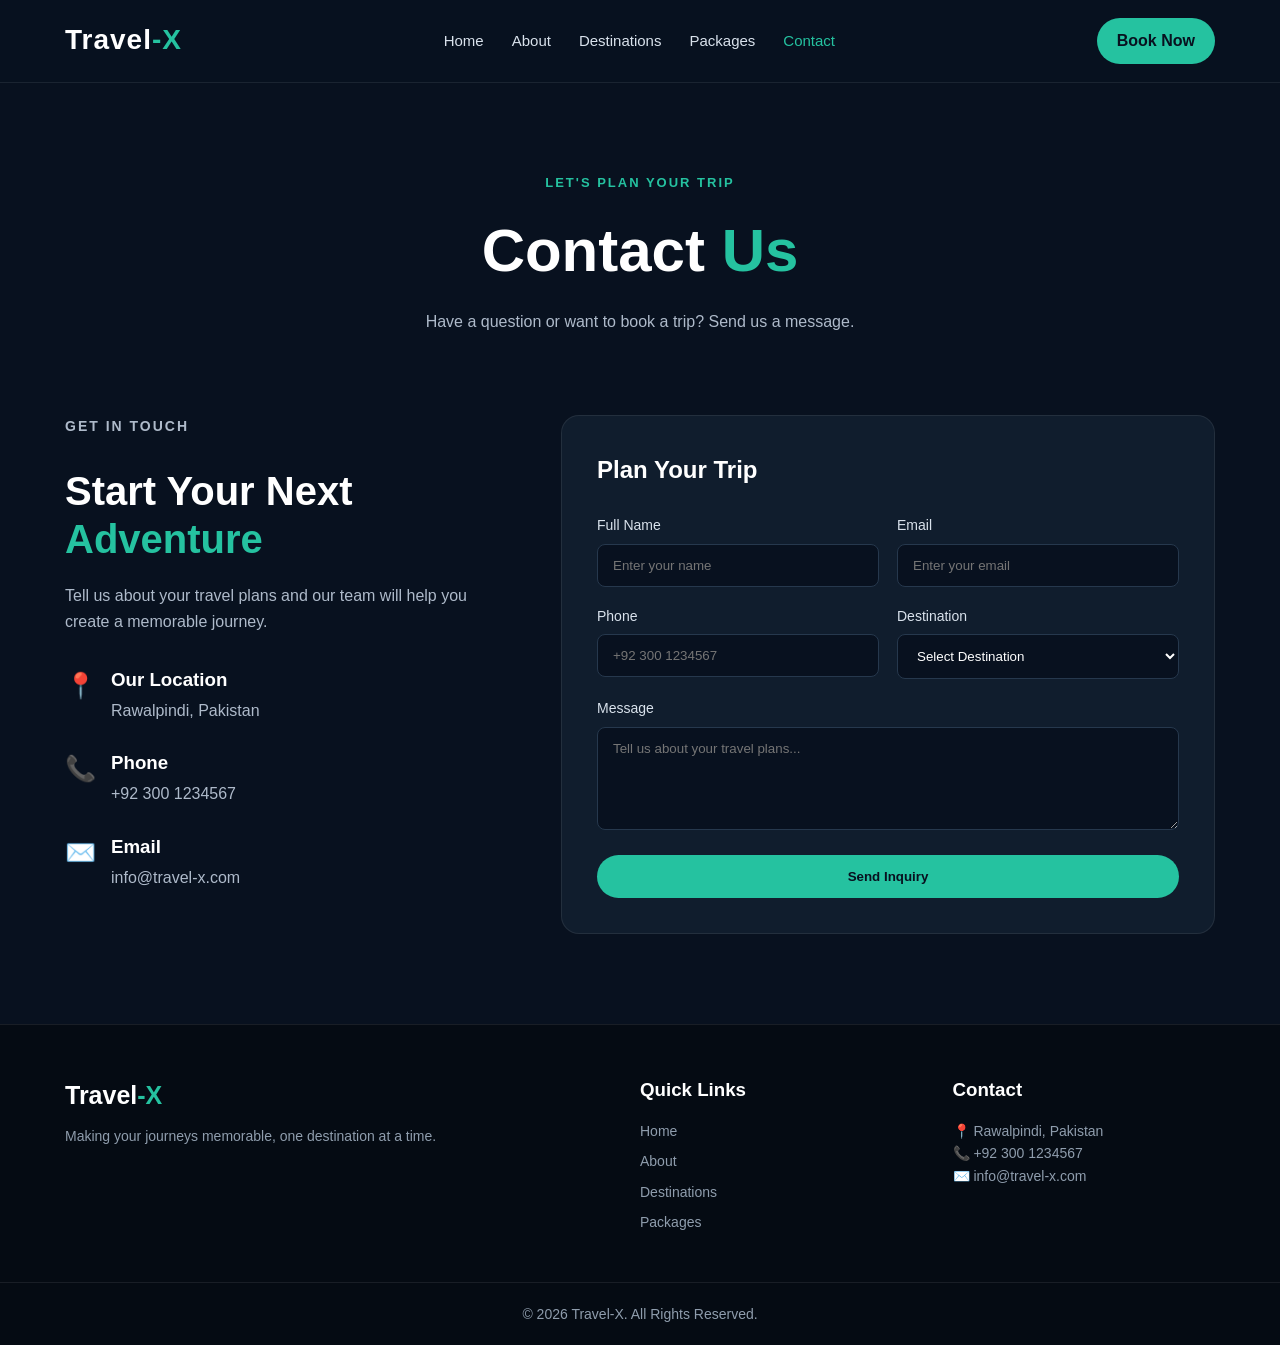
==== contact.html @ b8f9cfec "first commit" ====
<!DOCTYPE html>
<html lang="en">

<head>

    <meta charset="UTF-8">
    <meta name="viewport" content="width=device-width, initial-scale=1.0">

    <title>Travel-X | Contact</title>

    <link rel="stylesheet" href="travel.css">
    <link rel="icon" type="image/x-icon" href="download/travex.png">

</head>

<body>

    <header class="header">

        <nav class="navbar">

            <div class="logo">
                <a href="travel.html">Travel<span>-X</span></a>
            </div>

            <div class="nav-links">

                <a href="travel.html">Home</a>
                <a href="about.html">About</a>
                <a href="destination.html">Destinations</a>
                <a href="packages.html">Packages</a>

                <a href="contact.html" class="active">
                    Contact
                </a>

            </div>

            <a href="contact.html" class="nav-btn">
                Book Now
            </a>

        </nav>

    </header>


    <main>

        <section class="page-heading">

            <p>LET'S PLAN YOUR TRIP</p>

            <h1>Contact <span>Us</span></h1>

            <p>
                Have a question or want to book a trip?
                Send us a message.
            </p>

        </section>


        <section class="contact-section">


            <!-- Contact Information -->

            <div class="contact-info">

                <p class="small-heading">
                    GET IN TOUCH
                </p>

                <h2>
                    Start Your Next
                    <span>Adventure</span>
                </h2>

                <p>
                    Tell us about your travel plans and our team
                    will help you create a memorable journey.
                </p>


                <div class="contact-item">

                    <div>📍</div>

                    <div>

                        <h3>Our Location</h3>

                        <p>
                            Rawalpindi, Pakistan
                        </p>

                    </div>

                </div>


                <div class="contact-item">

                    <div>📞</div>

                    <div>

                        <h3>Phone</h3>

                        <p>
                            +92 300 1234567
                        </p>

                    </div>

                </div>


                <div class="contact-item">

                    <div>✉️</div>

                    <div>

                        <h3>Email</h3>

                        <p>
                            info@travel-x.com
                        </p>

                    </div>

                </div>

            </div>


            <!-- Form -->

            <form class="contact-form">

                <h2>Plan Your Trip</h2>

                <div class="input-row">

                    <div class="input-group">

                        <label>Full Name</label>

                        <input
                            type="text"
                            placeholder="Enter your name"
                            required>

                    </div>


                    <div class="input-group">

                        <label>Email</label>

                        <input
                            type="email"
                            placeholder="Enter your email"
                            required>

                    </div>

                </div>


                <div class="input-row">

                    <div class="input-group">

                        <label>Phone</label>

                        <input
                            type="tel"
                            placeholder="+92 300 1234567"
                            required>

                    </div>


                    <div class="input-group">

                        <label>Destination</label>

                        <select>

                            <option>Select Destination</option>

                            <option>Hunza Valley</option>

                            <option>Lahore</option>

                            <option>Mohenjo-Daro</option>

                            <option>Babusar Top</option>

                            <option>Jab Valley</option>

                            <option>Hingol National Park</option>

                        </select>

                    </div>

                </div>


                <div class="input-group">

                    <label>Message</label>

                    <textarea
                        rows="5"
                        placeholder="Tell us about your travel plans..."></textarea>

                </div>


                <button
                    type="submit"
                    class="submit-btn">

                    Send Inquiry

                </button>

            </form>

        </section>

    </main>


    <footer class="footer">

        <div class="footer-content">

            <div>

                <h2>Travel<span>-X</span></h2>

                <p>
                    Making your journeys memorable,
                    one destination at a time.
                </p>

            </div>


            <div>

                <h3>Quick Links</h3>

                <a href="travel.html">Home</a>
                <a href="about.html">About</a>
                <a href="destination.html">Destinations</a>
                <a href="packages.html">Packages</a>

            </div>


            <div>

                <h3>Contact</h3>

                <p>📍 Rawalpindi, Pakistan</p>
                <p>📞 +92 300 1234567</p>
                <p>✉️ info@travel-x.com</p>

            </div>

        </div>


        <div class="copyright">

            <p>
                © 2026 Travel-X. All Rights Reserved.
            </p>

        </div>

    </footer>

</body>

</html>
---- travel.css ----
/* =========================
   GENERAL
========================= */

* {
    margin: 0;
    padding: 0;
    box-sizing: border-box;
}

html {
    scroll-behavior: smooth;
}

body {
    font-family: Arial, Helvetica, sans-serif;
    background: #08111f;
    color: #ffffff;
    line-height: 1.6;
}

a {
    text-decoration: none;
    color: inherit;
}

img {
    max-width: 100%;
    display: block;
}

span {
    color: #25c2a0;
}


/* =========================
   NAVBAR
========================= */

.header {
    width: 100%;
    background: rgba(8, 17, 31, 0.95);
    border-bottom: 1px solid rgba(255, 255, 255, 0.08);
}

.navbar {
    max-width: 1200px;
    margin: auto;
    padding: 18px 25px;

    display: flex;
    align-items: center;
    justify-content: space-between;

    gap: 30px;
}

.logo a {
    font-size: 28px;
    font-weight: 800;
    letter-spacing: 1px;
}

.nav-links {
    display: flex;
    align-items: center;
    gap: 28px;
}

.nav-links a {
    color: #d9e2ec;
    font-size: 15px;
    font-weight: 500;
    transition: 0.3s;
}

.nav-links a:hover,
.nav-links a.active {
    color: #25c2a0;
}

.nav-btn {
    background: #25c2a0;
    color: #08111f;
    padding: 10px 20px;
    border-radius: 25px;
    font-weight: 700;
    transition: 0.3s;
}

.nav-btn:hover {
    transform: translateY(-2px);
}


/* =========================
   BUTTONS
========================= */

.btn {
    display: inline-block;
    padding: 13px 25px;
    border-radius: 30px;
    font-weight: 700;
    transition: 0.3s;
}

.primary-btn {
    background: #25c2a0;
    color: #08111f;
}

.primary-btn:hover {
    transform: translateY(-3px);
}

.secondary-btn {
    border: 1px solid #25c2a0;
    color: #25c2a0;
}

.secondary-btn:hover {
    background: #25c2a0;
    color: #08111f;
}


/* =========================
   HERO
========================= */

.hero {
    min-height: 650px;

    display: flex;
    align-items: center;

    background:
        linear-gradient(
            90deg,
            rgba(8, 17, 31, 0.95),
            rgba(8, 17, 31, 0.45)
        ),
        url("https://images.unsplash.com/photo-1469474968028-56623f02e42e?auto=format&fit=crop&w=1800&q=85");

    background-size: cover;
    background-position: center;
}

.hero-content {
    max-width: 1200px;
    width: 100%;
    margin: auto;
    padding: 80px 25px;
}

.small-heading {
    color: #25c2a0;
    font-size: 14px;
    font-weight: 700;
    letter-spacing: 2px;
    margin-bottom: 15px;
}

.hero h1 {
    max-width: 750px;
    font-size: clamp(45px, 6vw, 75px);
    line-height: 1.05;
    margin-bottom: 25px;
}

.hero-text {
    max-width: 620px;
    color: #d1dae4;
    font-size: 18px;
    margin-bottom: 35px;
}

.hero-buttons {
    display: flex;
    gap: 15px;
    flex-wrap: wrap;
}


/* =========================
   SECTIONS
========================= */

.section {
    max-width: 1200px;
    margin: auto;
    padding: 90px 25px;
}

.section-heading {
    text-align: center;
    margin-bottom: 45px;
}

.section-heading p {
    color: #25c2a0;
    font-size: 13px;
    font-weight: 700;
    letter-spacing: 2px;
}

.section-heading h2 {
    font-size: 38px;
    margin-top: 8px;
}


/* =========================
   FEATURES
========================= */

.feature-container {
    display: grid;
    grid-template-columns: repeat(4, 1fr);
    gap: 20px;
}

.feature-card {
    padding: 30px 22px;
    background: #101d2d;
    border: 1px solid rgba(255, 255, 255, 0.07);
    border-radius: 15px;
    text-align: center;
    transition: 0.3s;
}

.feature-card:hover {
    transform: translateY(-8px);
    border-color: #25c2a0;
}

.feature-icon {
    font-size: 38px;
    margin-bottom: 15px;
}

.feature-card h3 {
    margin-bottom: 10px;
}

.feature-card p {
    color: #aebaca;
    font-size: 14px;
}


/* =========================
   DESTINATION PREVIEW
========================= */

.destination-preview {
    display: grid;
    grid-template-columns: repeat(3, 1fr);
    gap: 20px;
}

.destination-box {
    height: 350px;
    border-radius: 15px;
    overflow: hidden;
    position: relative;
}

.destination-box img {
    width: 100%;
    height: 100%;
    object-fit: cover;
    transition: 0.5s;
}

.destination-box:hover img {
    transform: scale(1.08);
}

.destination-overlay {
    position: absolute;
    bottom: 0;
    width: 100%;
    padding: 25px;

    background: linear-gradient(
        transparent,
        rgba(0, 0, 0, 0.9)
    );
}

.destination-overlay p {
    color: #cbd5df;
    font-size: 14px;
}

.center-btn {
    text-align: center;
    margin-top: 40px;
}


/* =========================
   PAGE HEADING
========================= */

.page-heading {
    text-align: center;
    padding: 90px 20px 60px;
}

.page-heading p:first-child {
    color: #25c2a0;
    font-size: 13px;
    font-weight: 700;
    letter-spacing: 2px;
}

.page-heading h1 {
    font-size: clamp(40px, 6vw, 60px);
    margin: 10px 0;
}

.page-heading p:last-child {
    color: #aebaca;
    max-width: 600px;
    margin: auto;
}


/* =========================
   DESTINATION CARDS
========================= */

.cards-section {
    max-width: 1200px;
    margin: auto;
    padding: 20px 25px 90px;
}

.travel-grid {
    display: grid;
    grid-template-columns: repeat(3, 1fr);
    gap: 25px;
}

.travel-card {
    background: #101d2d;
    border-radius: 16px;
    overflow: hidden;
    border: 1px solid rgba(255, 255, 255, 0.07);
    transition: 0.3s;
}

.travel-card:hover {
    transform: translateY(-8px);
    border-color: #25c2a0;
}

.travel-card img {
    width: 100%;
    height: 240px;
    object-fit: cover;
}

.card-content {
    padding: 22px;
}

.location {
    color: #25c2a0;
    font-size: 13px;
}

.card-content h2 {
    margin: 8px 0;
}

.card-content p {
    color: #aebaca;
    font-size: 14px;
}

.card-bottom {
    display: flex;
    align-items: center;
    justify-content: space-between;
    gap: 15px;
    margin-top: 20px;
}

.card-bottom strong {
    color: white;
    font-size: 14px;
}

.card-bottom a {
    color: #25c2a0;
    font-weight: 700;
    font-size: 14px;
}


/* =========================
   PACKAGES
========================= */

.package-grid {
    display: grid;
    grid-template-columns: repeat(3, 1fr);
    gap: 25px;
}

.package-card {
    background: #101d2d;
    padding: 35px 28px;
    border-radius: 18px;
    border: 1px solid rgba(255, 255, 255, 0.08);
    transition: 0.3s;
}

.package-card:hover {
    transform: translateY(-8px);
}

.package-card.featured {
    border: 2px solid #25c2a0;
}

.package-top span {
    display: inline-block;
    color: #25c2a0;
    font-size: 11px;
    font-weight: 700;
    letter-spacing: 1px;
    margin-bottom: 15px;
}

.package-top h2 {
    font-size: 25px;
}

.package-top p {
    color: #aebaca;
}

.price {
    margin: 25px 0;
}

.price small {
    color: #aebaca;
}

.price h3 {
    font-size: 30px;
    margin-top: 3px;
}

.package-card ul {
    list-style: none;
    margin-bottom: 30px;
}

.package-card li {
    padding: 8px 0;
    color: #d2dae3;
}

.package-btn {
    display: block;
    text-align: center;
    padding: 12px;
    border: 1px solid #25c2a0;
    color: #25c2a0;
    border-radius: 25px;
    font-weight: 700;
    transition: 0.3s;
}

.package-btn:hover {
    background: #25c2a0;
    color: #08111f;
}


/* =========================
   ABOUT
========================= */

.about-section {
    max-width: 1200px;
    margin: auto;
    padding: 20px 25px 90px;

    display: grid;
    grid-template-columns: 1fr 1fr;
    gap: 60px;
    align-items: center;
}

.about-image img {
    width: 100%;
    height: 500px;
    object-fit: cover;
    border-radius: 20px;
}

.about-content h2 {
    font-size: 40px;
    line-height: 1.2;
    margin-bottom: 20px;
}

.about-content p {
    color: #aebaca;
    margin-bottom: 18px;
}


/* =========================
   STATS
========================= */

.stats {
    display: grid;
    grid-template-columns: repeat(4, 1fr);
    gap: 20px;
}

.stat-box {
    text-align: center;
    padding: 30px;
    background: #101d2d;
    border-radius: 15px;
}

.stat-box h2 {
    font-size: 40px;
    color: #25c2a0;
}

.stat-box p {
    color: #aebaca;
}


/* =========================
   CONTACT
========================= */

.contact-section {
    max-width: 1200px;
    margin: auto;
    padding: 20px 25px 90px;

    display: grid;
    grid-template-columns: 0.8fr 1.2fr;
    gap: 60px;
    align-items: start;
}

.contact-info h2 {
    font-size: 40px;
    line-height: 1.2;
    margin-bottom: 20px;
}

.contact-info > p {
    color: #aebaca;
    margin-bottom: 30px;
}

.contact-item {
    display: flex;
    gap: 15px;
    margin-bottom: 25px;
}

.contact-item > div:first-child {
    font-size: 25px;
}

.contact-item h3 {
    margin-bottom: 3px;
}

.contact-item p {
    color: #aebaca;
}


/* =========================
   FORM
========================= */

.contact-form {
    background: #101d2d;
    padding: 35px;
    border-radius: 18px;
    border: 1px solid rgba(255, 255, 255, 0.08);
}

.contact-form h2 {
    margin-bottom: 25px;
}

.input-row {
    display: grid;
    grid-template-columns: 1fr 1fr;
    gap: 18px;
}

.input-group {
    margin-bottom: 18px;
}

.input-group label {
    display: block;
    margin-bottom: 7px;
    font-size: 14px;
    color: #d9e2ec;
}

.input-group input,
.input-group select,
.input-group textarea {
    width: 100%;
    padding: 13px 15px;
    background: #08111f;
    border: 1px solid #26384d;
    border-radius: 8px;
    color: white;
    outline: none;
    font-family: inherit;
}

.input-group input:focus,
.input-group select:focus,
.input-group textarea:focus {
    border-color: #25c2a0;
}

.input-group textarea {
    resize: vertical;
}

.submit-btn {
    width: 100%;
    padding: 14px;
    border: none;
    border-radius: 25px;
    background: #25c2a0;
    color: #08111f;
    font-weight: 700;
    cursor: pointer;
    transition: 0.3s;
}

.submit-btn:hover {
    transform: translateY(-2px);
}


/* =========================
   FOOTER
========================= */

.footer {
    background: #050b13;
    border-top: 1px solid rgba(255, 255, 255, 0.08);
    padding-top: 50px;
}

.footer-content {
    max-width: 1200px;
    margin: auto;
    padding: 0 25px 40px;

    display: grid;
    grid-template-columns: 2fr 1fr 1fr;
    gap: 50px;
}

.footer h2 {
    font-size: 25px;
    margin-bottom: 10px;
}

.footer h3 {
    margin-bottom: 15px;
}

.footer p {
    color: #8f9dad;
    font-size: 14px;
}

.footer a {
    display: block;
    color: #8f9dad;
    font-size: 14px;
    margin-bottom: 8px;
}

.footer a:hover {
    color: #25c2a0;
}

.copyright {
    text-align: center;
    border-top: 1px solid rgba(255, 255, 255, 0.08);
    padding: 20px;
}


/* =========================
   RESPONSIVE
========================= */

@media (max-width: 1000px) {

    .feature-container {
        grid-template-columns: repeat(2, 1fr);
    }

    .travel-grid {
        grid-template-columns: repeat(2, 1fr);
    }

    .package-grid {
        grid-template-columns: repeat(2, 1fr);
    }

    .destination-preview {
        grid-template-columns: repeat(2, 1fr);
    }

    .about-section {
        grid-template-columns: 1fr;
    }

    .contact-section {
        grid-template-columns: 1fr;
    }

    .stats {
        grid-template-columns: repeat(2, 1fr);
    }

}


/* =========================
   MOBILE
========================= */

@media (max-width: 700px) {

    .navbar {
        flex-direction: column;
        gap: 18px;
    }

    .nav-links {
        flex-wrap: wrap;
        justify-content: center;
        gap: 15px;
    }

    .nav-btn {
        display: none;
    }

    .hero {
        min-height: 600px;
    }

    .hero h1 {
        font-size: 45px;
    }

    .hero-text {
        font-size: 16px;
    }

    .feature-container,
    .travel-grid,
    .package-grid,
    .destination-preview,
    .stats {
        grid-template-columns: 1fr;
    }

    .section {
        padding: 65px 20px;
    }

    .cards-section {
        padding: 20px 20px 65px;
    }

    .about-section,
    .contact-section {
        padding-left: 20px;
        padding-right: 20px;
    }

    .about-image img {
        height: 350px;
    }

    .input-row {
        grid-template-columns: 1fr;
        gap: 0;
    }

    .contact-form {
        padding: 25px 20px;
    }

    .footer-content {
        grid-template-columns: 1fr;
        gap: 30px;
    }

}
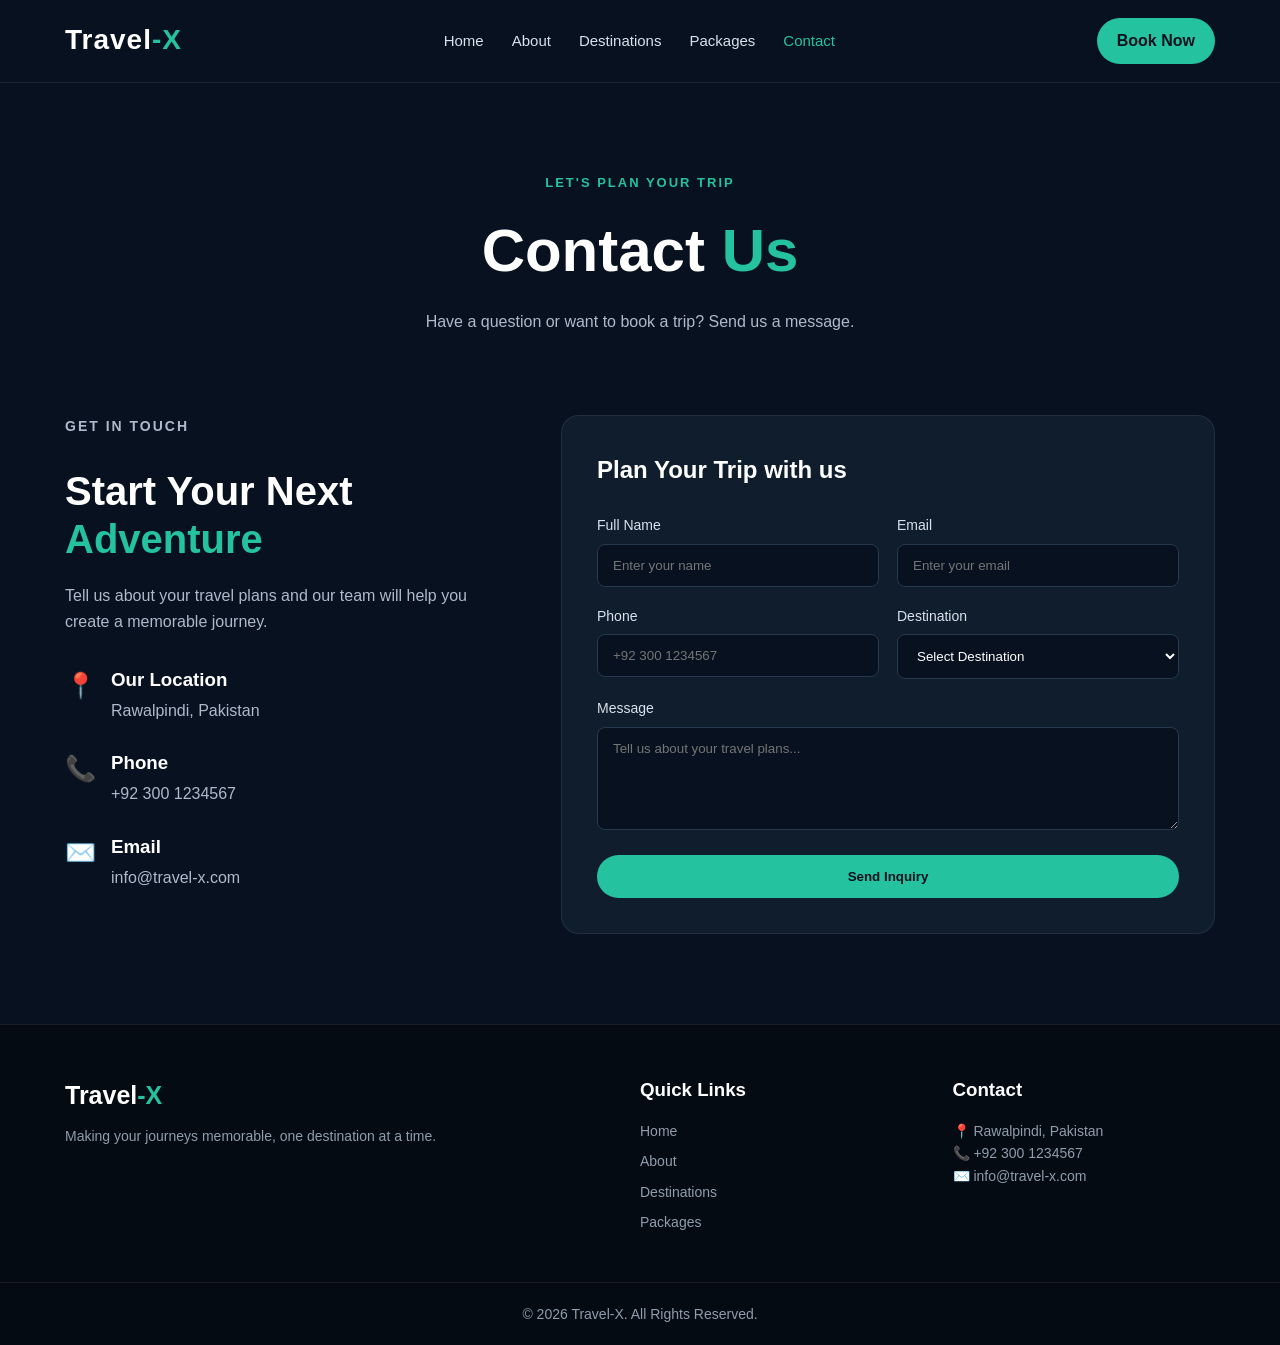
==== commit c54f1dbe: "update contact page heading" ====
--- a/contact.html
+++ b/contact.html
@@ -49,7 +49,7 @@
 
         <section class="page-heading">
 
-            <p>LET'S PLAN YOUR TRIP</p>
+            <p>LET'S PLAN YOUR TRIP </p>
 
             <h1>Contact <span>Us</span></h1>
 
@@ -140,7 +140,7 @@
 
             <form class="contact-form">
 
-                <h2>Plan Your Trip</h2>
+                <h2>Plan Your Trip with us</h2>
 
                 <div class="input-row">
 
